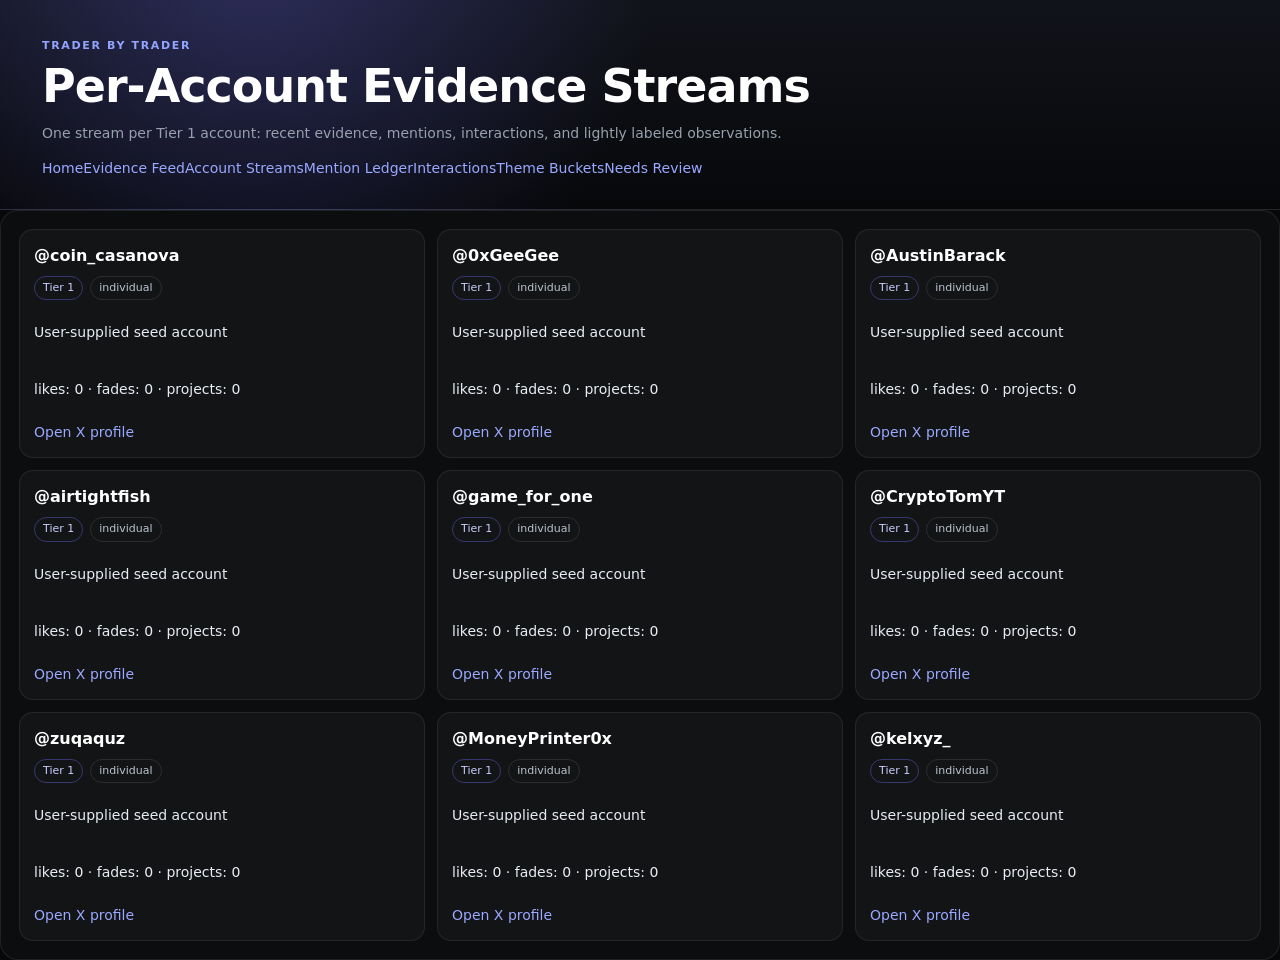
==== docs/accounts.html @ 5c97a8d6 "feat: add separate visibility pages" ====
<!doctype html>
<html lang="en">
<head>
  <meta charset="utf-8" />
  <meta name="viewport" content="width=device-width, initial-scale=1" />
  <title>Per-Account Evidence Streams</title>
  <link rel="stylesheet" href="style.css?v=20260614-pages-v1" />
</head>
<body data-view="accounts">
  <header>
    <p class="eyebrow">Trader by trader</p>
    <h1>Per-Account Evidence Streams</h1>
    <p>One stream per Tier 1 account: recent evidence, mentions, interactions, and lightly labeled observations.</p>
    <nav class="page-nav"><a class="nav-link " href="index.html">Home</a><a class="nav-link " href="evidence.html">Evidence Feed</a><a class="nav-link active" href="accounts.html">Account Streams</a><a class="nav-link " href="mentions.html">Mention Ledger</a><a class="nav-link " href="interactions.html">Interactions</a><a class="nav-link " href="themes.html">Theme Buckets</a><a class="nav-link " href="review.html">Needs Review</a></nav>
  </header>
  <main class="page-main">
    <section id="viewRoot" class="panel page-panel"><p class="empty">Loading…</p></section>
  </main>
  <script src="views.js?v=20260614-pages-v1"></script>
</body>
</html>
---- docs/style.css ----
*{box-sizing:border-box}body{margin:0;background:#07080a;color:#e8edf5;font:14px/1.5 Inter,ui-sans-serif,system-ui,-apple-system,Segoe UI,sans-serif}a{color:#9aa8ff;text-decoration:none}header{padding:38px 42px 30px;border-bottom:1px solid rgba(255,255,255,.08);background:radial-gradient(circle at 20% -20%,rgba(113,112,255,.28),transparent 38%),linear-gradient(180deg,#11131a,#07080a)}h1{font-size:46px;line-height:1;margin:0;color:#fff;font-weight:560;letter-spacing:-1px}h2{margin:0;color:#fff;font-size:22px}.eyebrow{margin:0 0 8px;color:#93a4ff;text-transform:uppercase;letter-spacing:.15em;font-size:11px;font-weight:650}header p:not(.eyebrow){color:#97a0ad;max-width:780px}.controls{display:flex;gap:12px;padding:18px 42px;position:sticky;top:0;z-index:4;background:rgba(7,8,10,.86);backdrop-filter:blur(16px);border-bottom:1px solid rgba(255,255,255,.07)}input,select{background:rgba(255,255,255,.035);color:#f5f7fb;border:1px solid rgba(255,255,255,.09);border-radius:10px;padding:11px 12px}input{min-width:320px;flex:1}.grid{display:grid;grid-template-columns:minmax(0,1.25fr) minmax(320px,.75fr);gap:18px;padding:22px 42px 46px}.panel{border:1px solid rgba(255,255,255,.08);border-radius:18px;background:rgba(255,255,255,.025);padding:18px;min-width:0}.wide{grid-row:span 2}.panel-head{display:flex;justify-content:space-between;gap:14px;align-items:flex-start;margin-bottom:16px}.panel-head span{color:#87909d;font-size:12px}.cards{display:grid;grid-template-columns:repeat(3,minmax(0,1fr));gap:12px}.card{border:1px solid rgba(255,255,255,.08);border-radius:14px;background:rgba(255,255,255,.03);padding:14px;display:grid;gap:8px}.card:hover{border-color:rgba(113,112,255,.4);background:rgba(113,112,255,.07)}.handle{font-weight:700;color:#fff;font-size:16px}.meta{display:flex;gap:7px;flex-wrap:wrap}.pill{border:1px solid rgba(255,255,255,.1);border-radius:999px;padding:3px 8px;color:#bcc5d1;font-size:11px}.tier1{border-color:rgba(113,112,255,.38);color:#c9ceff}.tier2{border-color:... [truncated]

.page-nav{display:flex;gap:8px;flex-wrap:wrap;margin-top:22px}.nav-link{border:1px solid rgba(255,255,255,.1);border-radius:999px;padding:8px 12px;color:#c8d0dc;background:rgba(255,255,255,.035)}.nav-link:hover,.nav-link.active{border-color:rgba(113,112,255,.45);background:rgba(113,112,255,.13);color:#fff}.page-main{padding:22px 42px 46px}.page-panel{max-width:1180px}.stack{display:grid;gap:12px}.item-block{border:1px solid rgba(255,255,255,.08);border-radius:14px;background:rgba(255,255,255,.028);padding:14px}.muted{color:#87909d}.two{grid-template-columns:repeat(2,minmax(0,1fr))}.tableish{display:grid;gap:10px}.row{display:grid;grid-template-columns:1fr 180px 130px;gap:10px;align-items:start;border:1px solid rgba(255,255,255,.08);border-radius:12px;padding:12px;background:rgba(255,255,255,.025)}.row p{grid-column:1/-1;margin:0;color:#aab3c0}@media(max-width:860px){.two{grid-template-columns:1fr}.row{grid-template-columns:1fr}.page-main{padding:16px}.page-nav{margin-top:16px}}
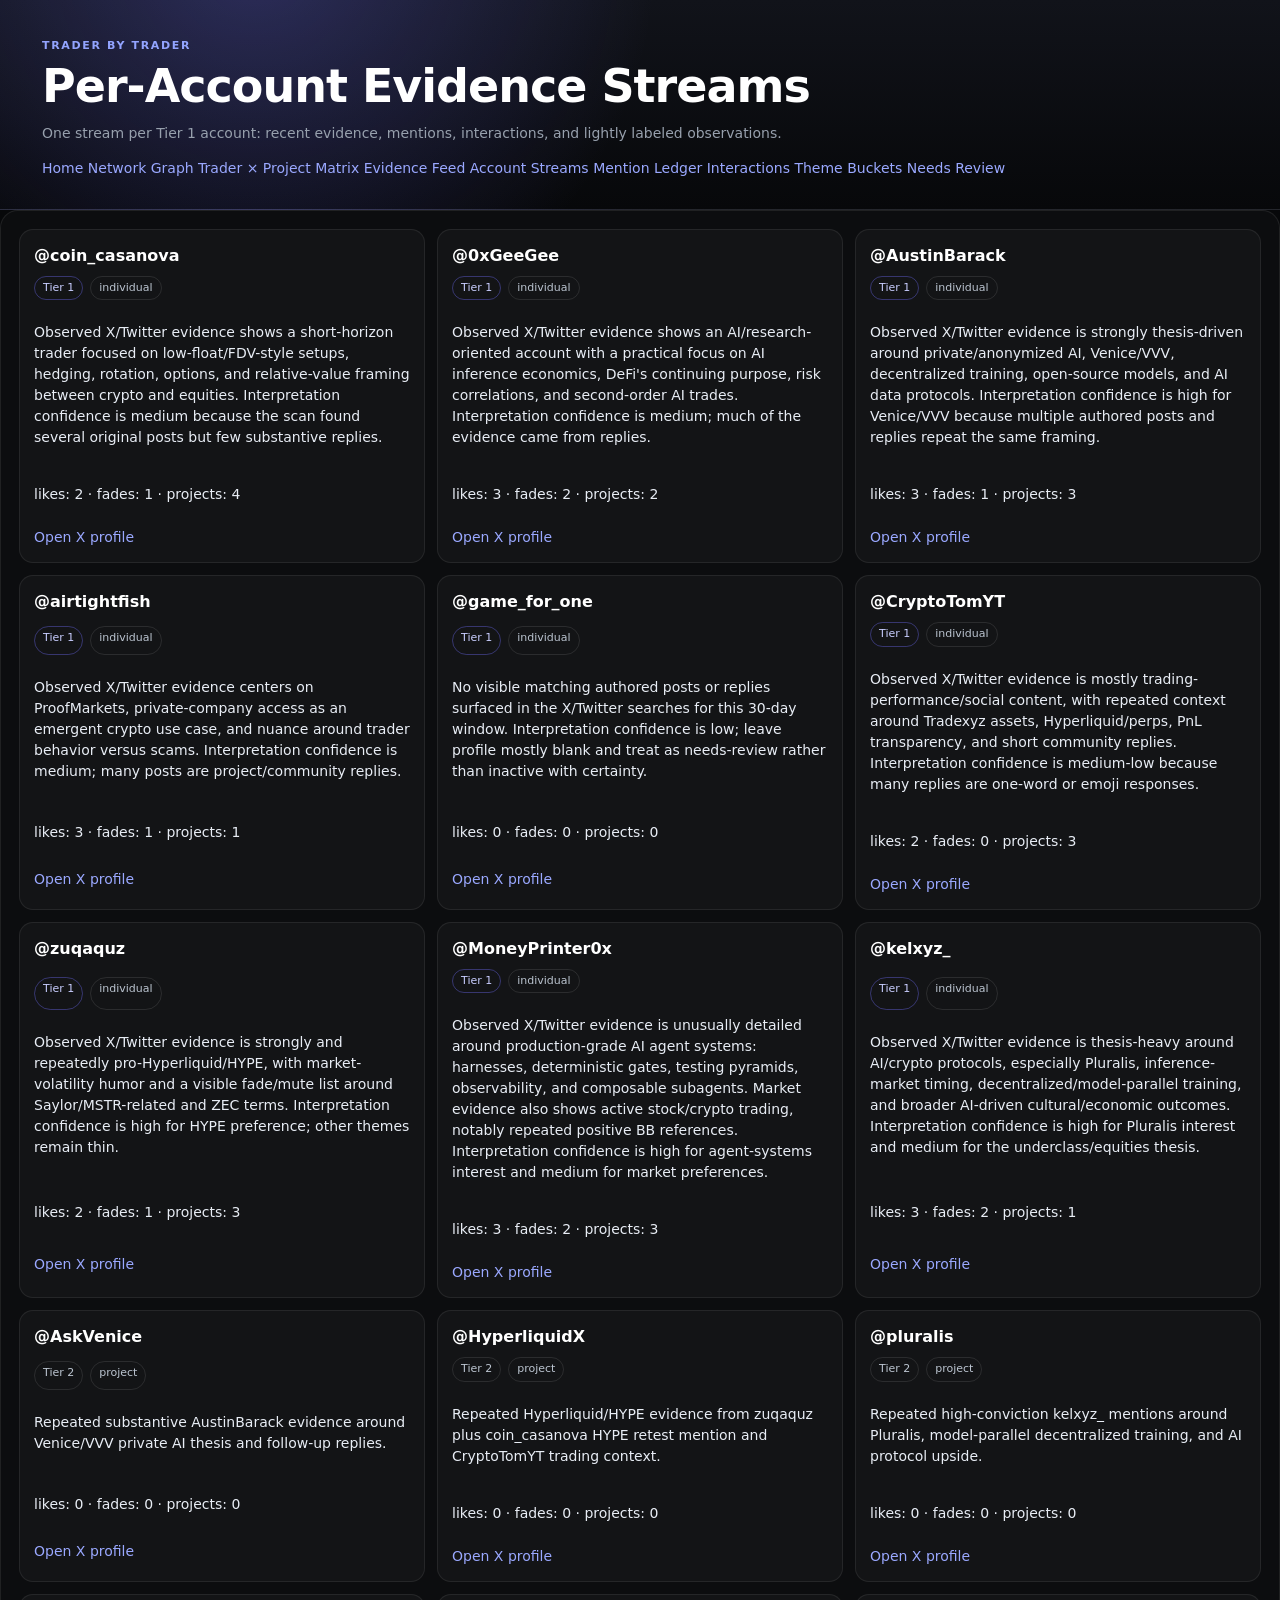
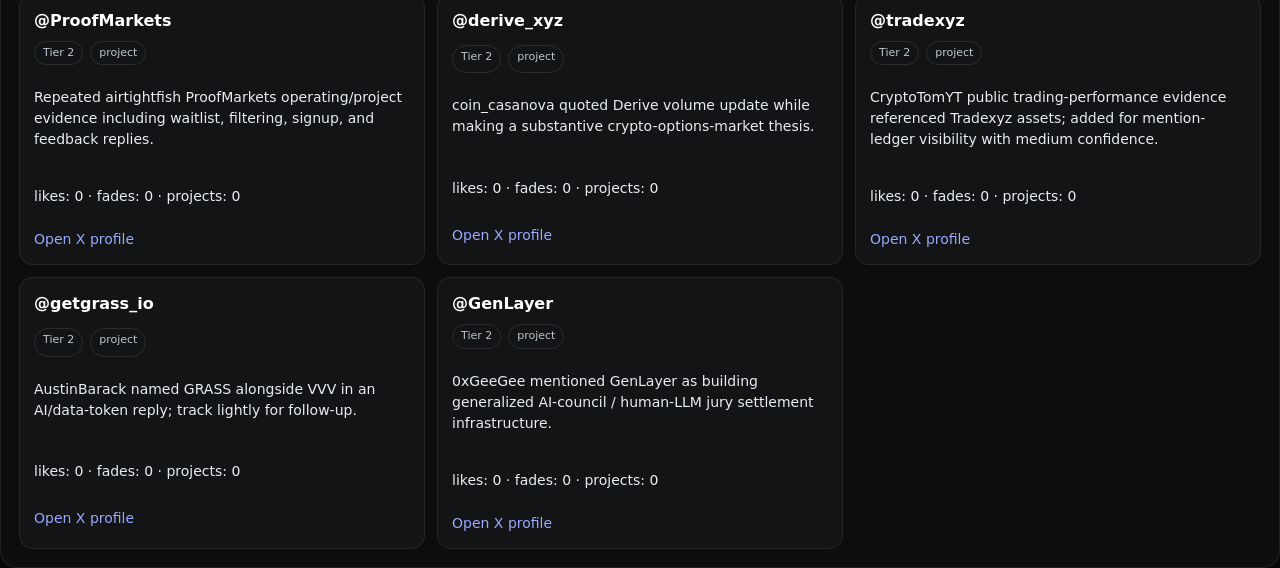
==== commit 9278865e: "feat: add graph-based social visualizations" ====
--- a/docs/accounts.html
+++ b/docs/accounts.html
@@ -4,14 +4,24 @@
   <meta charset="utf-8" />
   <meta name="viewport" content="width=device-width, initial-scale=1" />
   <title>Per-Account Evidence Streams</title>
-  <link rel="stylesheet" href="style.css?v=20260614-pages-v1" />
+  <link rel="stylesheet" href="style.css?v=20260614-graph-v1" />
 </head>
 <body data-view="accounts">
   <header>
     <p class="eyebrow">Trader by trader</p>
     <h1>Per-Account Evidence Streams</h1>
     <p>One stream per Tier 1 account: recent evidence, mentions, interactions, and lightly labeled observations.</p>
-    <nav class="page-nav"><a class="nav-link " href="index.html">Home</a><a class="nav-link " href="evidence.html">Evidence Feed</a><a class="nav-link active" href="accounts.html">Account Streams</a><a class="nav-link " href="mentions.html">Mention Ledger</a><a class="nav-link " href="interactions.html">Interactions</a><a class="nav-link " href="themes.html">Theme Buckets</a><a class="nav-link " href="review.html">Needs Review</a></nav>
+    <nav class="page-nav">
+  <a class="nav-link" href="index.html">Home</a>
+  <a class="nav-link" href="graph.html">Network Graph</a>
+  <a class="nav-link" href="matrix.html">Trader × Project Matrix</a>
+  <a class="nav-link" href="evidence.html">Evidence Feed</a>
+  <a class="nav-link" href="accounts.html" class="nav-link active">Account Streams</a>
+  <a class="nav-link" href="mentions.html">Mention Ledger</a>
+  <a class="nav-link" href="interactions.html">Interactions</a>
+  <a class="nav-link" href="themes.html">Theme Buckets</a>
+  <a class="nav-link" href="review.html">Needs Review</a>
+</nav>
   </header>
   <main class="page-main">
     <section id="viewRoot" class="panel page-panel"><p class="empty">Loading…</p></section>
--- a/docs/style.css
+++ b/docs/style.css
@@ -1,3 +1,7 @@
 *{box-sizing:border-box}body{margin:0;background:#07080a;color:#e8edf5;font:14px/1.5 Inter,ui-sans-serif,system-ui,-apple-system,Segoe UI,sans-serif}a{color:#9aa8ff;text-decoration:none}header{padding:38px 42px 30px;border-bottom:1px solid rgba(255,255,255,.08);background:radial-gradient(circle at 20% -20%,rgba(113,112,255,.28),transparent 38%),linear-gradient(180deg,#11131a,#07080a)}h1{font-size:46px;line-height:1;margin:0;color:#fff;font-weight:560;letter-spacing:-1px}h2{margin:0;color:#fff;font-size:22px}.eyebrow{margin:0 0 8px;color:#93a4ff;text-transform:uppercase;letter-spacing:.15em;font-size:11px;font-weight:650}header p:not(.eyebrow){color:#97a0ad;max-width:780px}.controls{display:flex;gap:12px;padding:18px 42px;position:sticky;top:0;z-index:4;background:rgba(7,8,10,.86);backdrop-filter:blur(16px);border-bottom:1px solid rgba(255,255,255,.07)}input,select{background:rgba(255,255,255,.035);color:#f5f7fb;border:1px solid rgba(255,255,255,.09);border-radius:10px;padding:11px 12px}input{min-width:320px;flex:1}.grid{display:grid;grid-template-columns:minmax(0,1.25fr) minmax(320px,.75fr);gap:18px;padding:22px 42px 46px}.panel{border:1px solid rgba(255,255,255,.08);border-radius:18px;background:rgba(255,255,255,.025);padding:18px;min-width:0}.wide{grid-row:span 2}.panel-head{display:flex;justify-content:space-between;gap:14px;align-items:flex-start;margin-bottom:16px}.panel-head span{color:#87909d;font-size:12px}.cards{display:grid;grid-template-columns:repeat(3,minmax(0,1fr));gap:12px}.card{border:1px solid rgba(255,255,255,.08);border-radius:14px;background:rgba(255,255,255,.03);padding:14px;display:grid;gap:8px}.card:hover{border-color:rgba(113,112,255,.4);background:rgba(113,112,255,.07)}.handle{font-weight:700;color:#fff;font-size:16px}.meta{display:flex;gap:7px;flex-wrap:wrap}.pill{border:1px solid rgba(255,255,255,.1);border-radius:999px;padding:3px 8px;color:#bcc5d1;font-size:11px}.tier1{border-color:rgba(113,112,255,.38);color:#c9ceff}.tier2{border-color:... [truncated]
 
 .page-nav{display:flex;gap:8px;flex-wrap:wrap;margin-top:22px}.nav-link{border:1px solid rgba(255,255,255,.1);border-radius:999px;padding:8px 12px;color:#c8d0dc;background:rgba(255,255,255,.035)}.nav-link:hover,.nav-link.active{border-color:rgba(113,112,255,.45);background:rgba(113,112,255,.13);color:#fff}.page-main{padding:22px 42px 46px}.page-panel{max-width:1180px}.stack{display:grid;gap:12px}.item-block{border:1px solid rgba(255,255,255,.08);border-radius:14px;background:rgba(255,255,255,.028);padding:14px}.muted{color:#87909d}.two{grid-template-columns:repeat(2,minmax(0,1fr))}.tableish{display:grid;gap:10px}.row{display:grid;grid-template-columns:1fr 180px 130px;gap:10px;align-items:start;border:1px solid rgba(255,255,255,.08);border-radius:12px;padding:12px;background:rgba(255,255,255,.025)}.row p{grid-column:1/-1;margin:0;color:#aab3c0}@media(max-width:860px){.two{grid-template-columns:1fr}.row{grid-template-columns:1fr}.page-main{padding:16px}.page-nav{margin-top:16px}}
+
+
+/* Advanced graph pages */
+.viz-shell{padding:22px 34px 46px}.viz-toolbar{display:flex;align-items:center;justify-content:space-between;gap:18px;margin-bottom:16px}.viz-toolbar h2{font-size:28px}.segmented{display:flex;gap:6px;flex-wrap:wrap}.segmented button{border:1px solid rgba(255,255,255,.1);background:rgba(255,255,255,.035);color:#cbd5e1;border-radius:999px;padding:9px 12px;cursor:pointer}.segmented button.active,.segmented button:hover{border-color:rgba(139,130,255,.55);background:rgba(139,130,255,.16);color:white}.viz-grid{display:grid;grid-template-columns:minmax(0,1fr) 390px;gap:16px}.viz-canvas,.matrix-wrap,.inspector{border:1px solid rgba(255,255,255,.09);background:radial-gradient(circle at 20% 0%,rgba(120,113,255,.11),transparent 34%),rgba(255,255,255,.025);border-radius:22px}.viz-canvas{min-height:680px;overflow:hidden}.viz-canvas svg{width:100%;height:680px;display:block}.edge{fill:none;stroke:rgba(130,145,175,.36);cursor:pointer}.edge-hi{stroke:rgba(132,113,255,.72);filter:url(#glow)}.node{cursor:pointer}.node circle{fill:#182033;stroke:rgba(255,255,255,.35);stroke-width:1.2}.node-project circle{fill:#182f2a;stroke:rgba(81,255,191,.75)}.node-individual circle{fill:#201d3d;stroke:rgba(154,168,255,.78)}.tier-1 circle{filter:url(#glow);stroke-width:2}.node text{fill:#f8fafc;font-size:12px;font-weight:650;paint-order:stroke;stroke:#07080a;stroke-width:4px}.inspector{padding:18px;max-height:760px;overflow:auto}.inspector h2{font-size:24px;margin-bottom:6px}.inspector h3{font-size:13px;color:#aeb8ff;text-transform:uppercase;letter-spacing:.12em;margin-top:22px}.mini-evidence{display:block;border:1px solid rgba(255,255,255,.08);border-radius:14px;padding:11px;margin:10px 0;background:rgba(255,255,255,.028);color:#dfe7f5}.mini-evidence span{display:block;color:#87909d;font-size:12px;margin-top:3px}.mini-evidence p{color:#aeb7c6;margin:6px 0 0}.matrix-layout{display:grid;grid-template-columns:minmax(0,1fr) 390px;gap:16px}.matrix-wrap{display:grid;grid-template-columns:170px repeat(var(--cols),minmax(92px,1fr));gap:1px;overflow:auto;padding:12px}.matrix-corner,.matrix-col,.matrix-row-label{position:sticky;background:#0b0d12;z-index:2}.matrix-corner{left:0;top:0;z-index:4;padding:12px;color:#87909d}.matrix-col{top:0;min-height:120px;display:flex;align-items:end;justify-content:center;padding:8px}.matrix-col span{writing-mode:vertical-rl;transform:rotate(180deg);font-size:12px;color:#cbd5e1}.matrix-row-label{left:0;padding:13px 10px;color:#fff;font-weight:700;border-top:1px solid rgba(255,255,255,.05);z-index:3}.matrix-cell{min-height:46px;border:1px solid rgba(255,255,255,.045);border-radius:8px;color:white;font-weight:800;cursor:pointer}.heat{display:inline-block;width:18px;height:18px;border-radius:5px;border:1px solid rgba(255,255,255,.08)}.h0{background:rgba(255,255,255,.025)}.h1{background:rgba(93,110,255,.25)}.h2{background:rgba(93,110,255,.52)}.h3{background:linear-gradient(135deg,rgba(128,113,255,.9),rgba(68,255,190,.72));box-shadow:0 0 20px rgba(113,112,255,.25)}.legend-row{display:flex;gap:7px;align-items:center;color:#94a3b8;flex-wrap:wrap}@media(max-width:1000px){.viz-grid,.matrix-layout{grid-template-columns:1fr}.viz-shell{padding:16px}.viz-toolbar{display:block}.inspector{max-height:none}.matrix-wrap{grid-template-columns:130px repeat(var(--cols),80px)}}
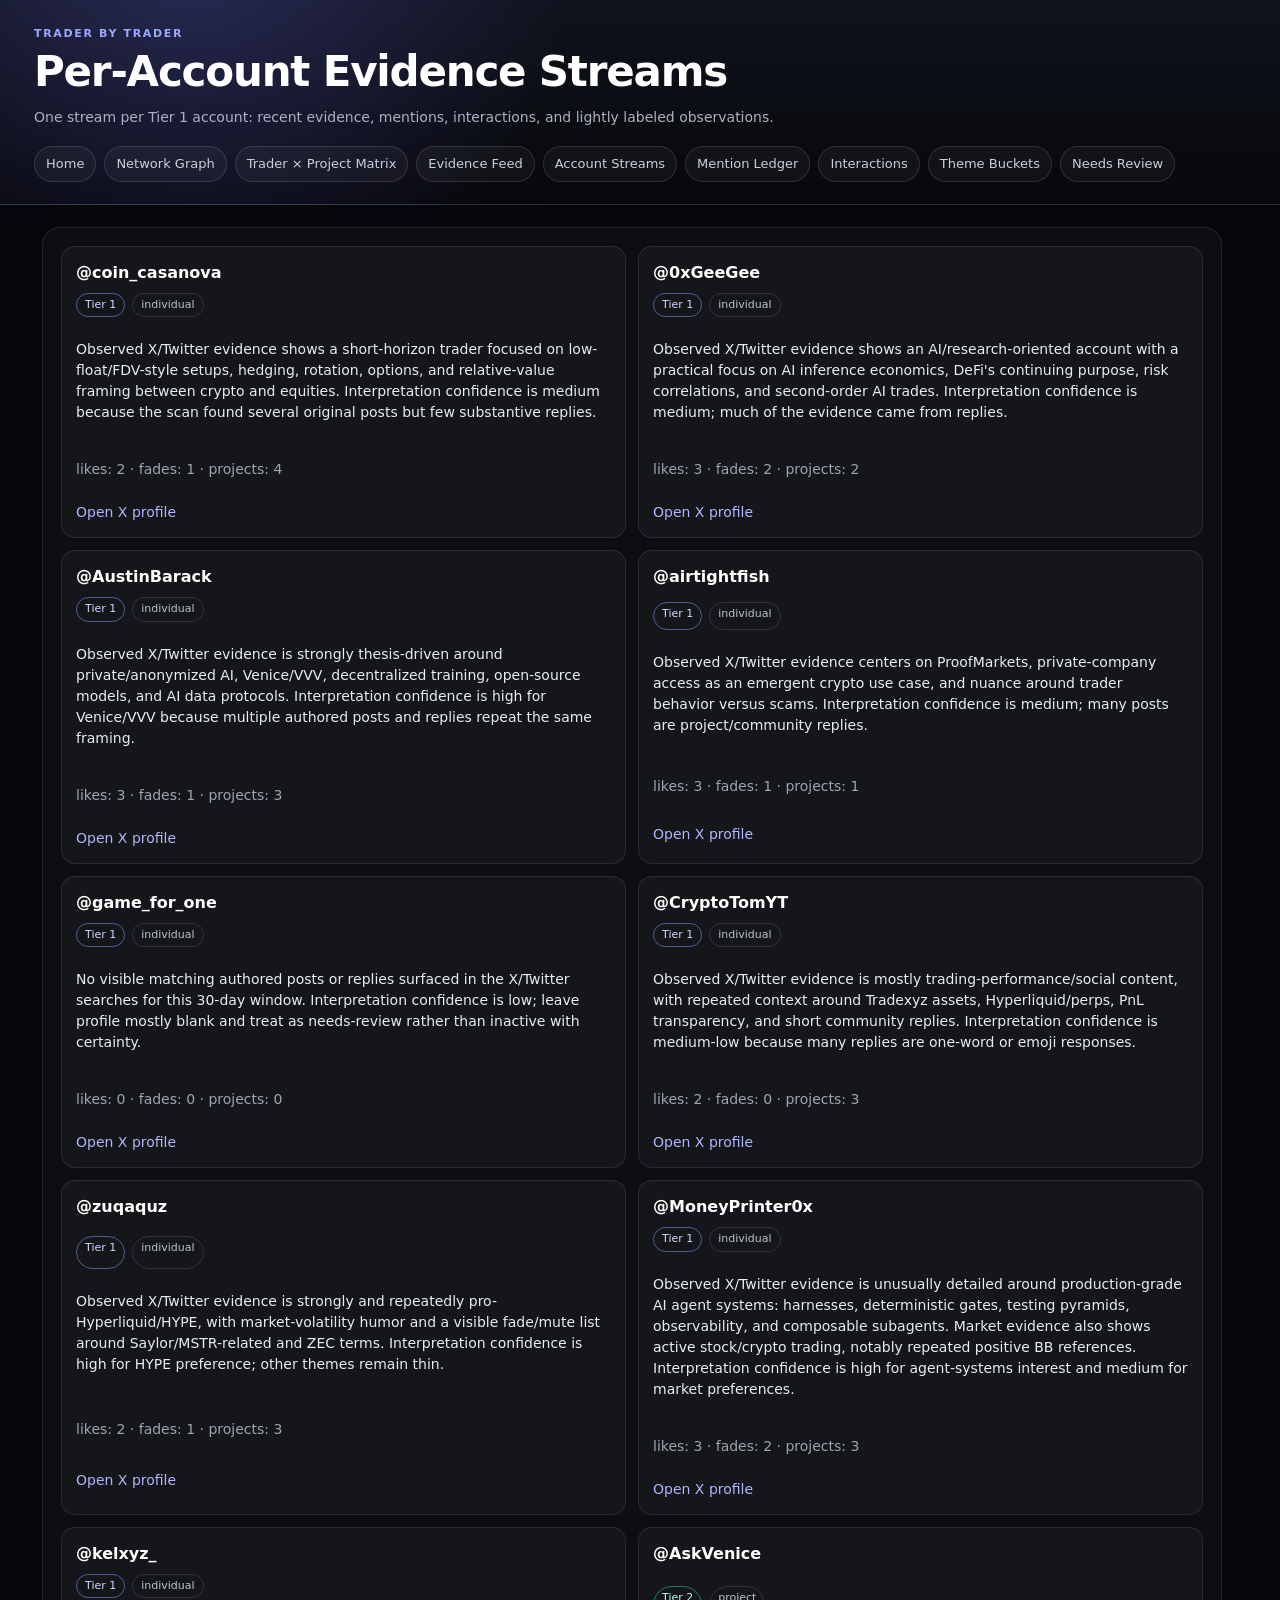
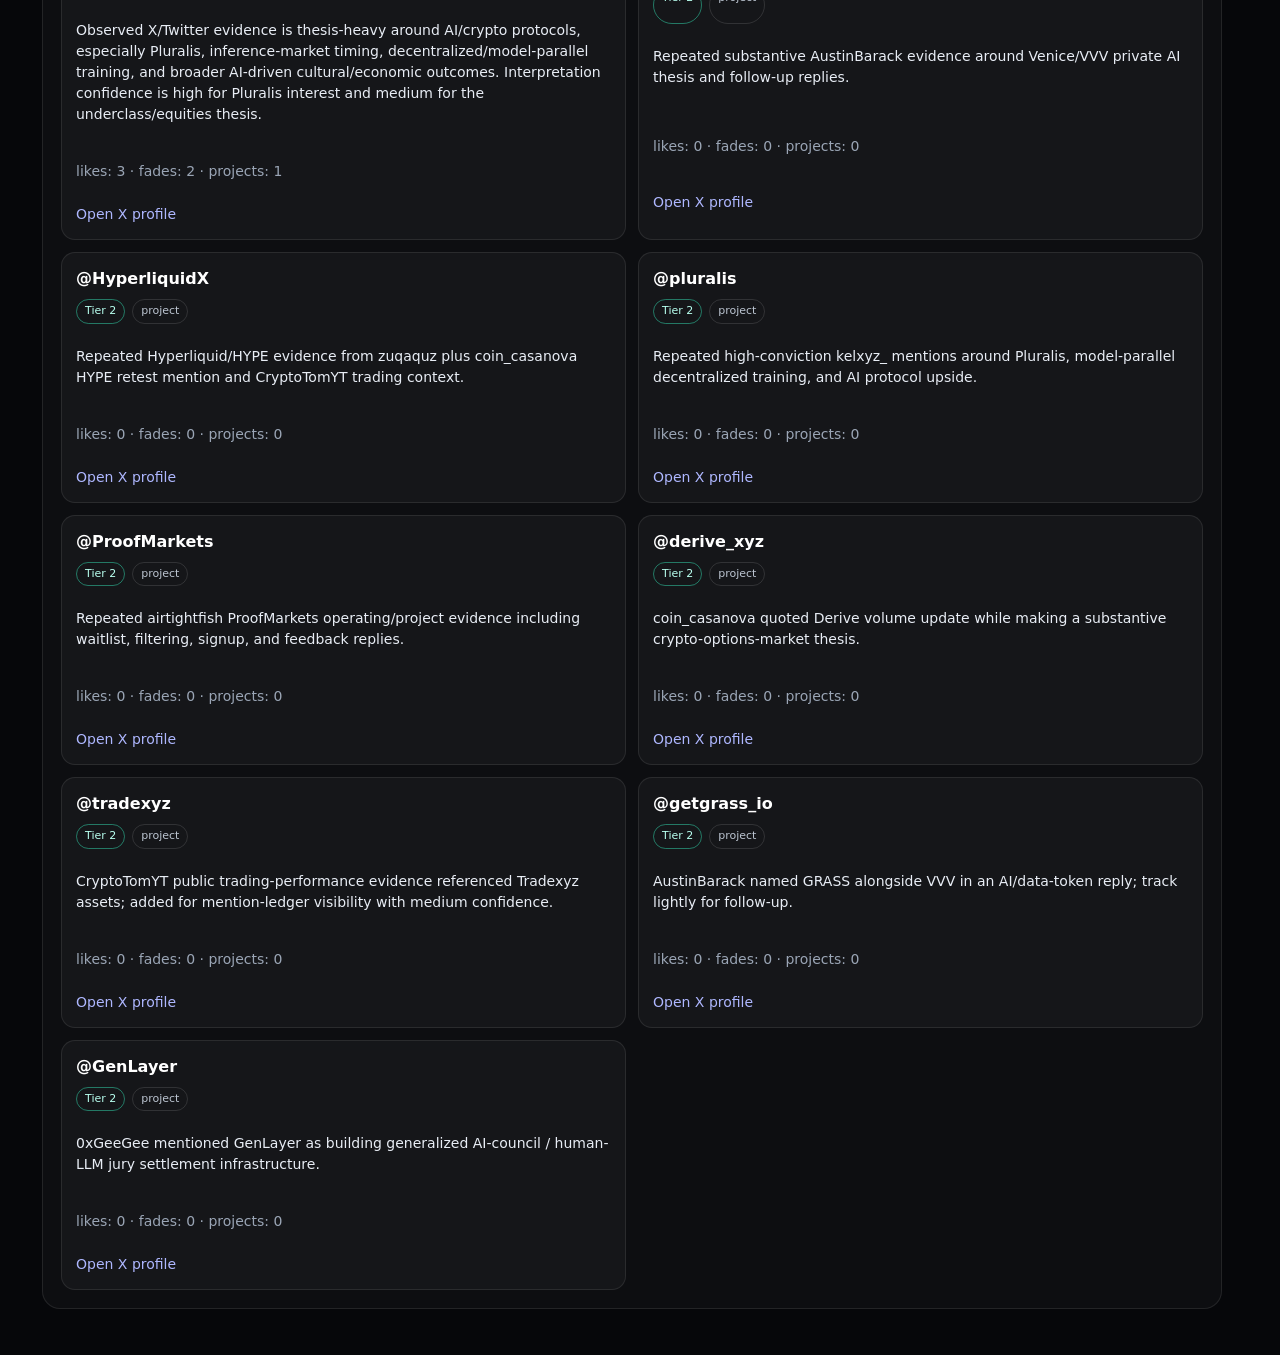
==== commit 76b4cce7: "fix: make graph visualization readable" ====
--- a/docs/accounts.html
+++ b/docs/accounts.html
@@ -4,7 +4,7 @@
   <meta charset="utf-8" />
   <meta name="viewport" content="width=device-width, initial-scale=1" />
   <title>Per-Account Evidence Streams</title>
-  <link rel="stylesheet" href="style.css?v=20260614-graph-v1" />
+  <link rel="stylesheet" href="style.css?v=20260614-graph-v3" />
 </head>
 <body data-view="accounts">
   <header>
--- a/docs/style.css
+++ b/docs/style.css
@@ -1,7 +1,6 @@
-*{box-sizing:border-box}body{margin:0;background:#07080a;color:#e8edf5;font:14px/1.5 Inter,ui-sans-serif,system-ui,-apple-system,Segoe UI,sans-serif}a{color:#9aa8ff;text-decoration:none}header{padding:38px 42px 30px;border-bottom:1px solid rgba(255,255,255,.08);background:radial-gradient(circle at 20% -20%,rgba(113,112,255,.28),transparent 38%),linear-gradient(180deg,#11131a,#07080a)}h1{font-size:46px;line-height:1;margin:0;color:#fff;font-weight:560;letter-spacing:-1px}h2{margin:0;color:#fff;font-size:22px}.eyebrow{margin:0 0 8px;color:#93a4ff;text-transform:uppercase;letter-spacing:.15em;font-size:11px;font-weight:650}header p:not(.eyebrow){color:#97a0ad;max-width:780px}.controls{display:flex;gap:12px;padding:18px 42px;position:sticky;top:0;z-index:4;background:rgba(7,8,10,.86);backdrop-filter:blur(16px);border-bottom:1px solid rgba(255,255,255,.07)}input,select{background:rgba(255,255,255,.035);color:#f5f7fb;border:1px solid rgba(255,255,255,.09);border-radius:10px;padding:11px 12px}input{min-width:320px;flex:1}.grid{display:grid;grid-template-columns:minmax(0,1.25fr) minmax(320px,.75fr);gap:18px;padding:22px 42px 46px}.panel{border:1px solid rgba(255,255,255,.08);border-radius:18px;background:rgba(255,255,255,.025);padding:18px;min-width:0}.wide{grid-row:span 2}.panel-head{display:flex;justify-content:space-between;gap:14px;align-items:flex-start;margin-bottom:16px}.panel-head span{color:#87909d;font-size:12px}.cards{display:grid;grid-template-columns:repeat(3,minmax(0,1fr));gap:12px}.card{border:1px solid rgba(255,255,255,.08);border-radius:14px;background:rgba(255,255,255,.03);padding:14px;display:grid;gap:8px}.card:hover{border-color:rgba(113,112,255,.4);background:rgba(113,112,255,.07)}.handle{font-weight:700;color:#fff;font-size:16px}.meta{display:flex;gap:7px;flex-wrap:wrap}.pill{border:1px solid rgba(255,255,255,.1);border-radius:999px;padding:3px 8px;color:#bcc5d1;font-size:11px}.tier1{border-color:rgba(113,112,255,.38);color:#c9ceff}.tier2{border-color:... [truncated]
-
-.page-nav{display:flex;gap:8px;flex-wrap:wrap;margin-top:22px}.nav-link{border:1px solid rgba(255,255,255,.1);border-radius:999px;padding:8px 12px;color:#c8d0dc;background:rgba(255,255,255,.035)}.nav-link:hover,.nav-link.active{border-color:rgba(113,112,255,.45);background:rgba(113,112,255,.13);color:#fff}.page-main{padding:22px 42px 46px}.page-panel{max-width:1180px}.stack{display:grid;gap:12px}.item-block{border:1px solid rgba(255,255,255,.08);border-radius:14px;background:rgba(255,255,255,.028);padding:14px}.muted{color:#87909d}.two{grid-template-columns:repeat(2,minmax(0,1fr))}.tableish{display:grid;gap:10px}.row{display:grid;grid-template-columns:1fr 180px 130px;gap:10px;align-items:start;border:1px solid rgba(255,255,255,.08);border-radius:12px;padding:12px;background:rgba(255,255,255,.025)}.row p{grid-column:1/-1;margin:0;color:#aab3c0}@media(max-width:860px){.two{grid-template-columns:1fr}.row{grid-template-columns:1fr}.page-main{padding:16px}.page-nav{margin-top:16px}}
-
-
+*{box-sizing:border-box}
+:root{--bg:#06070a;--panel:#0e1118;--panel2:#111623;--ink:#f4f7fb;--muted:#9aa5b5;--line:rgba(255,255,255,.11);--accent:#8b93ff;--cyan:#35f2c2;--amber:#ffd166;--pink:#ff6fb1}
+html,body{min-height:100%}body{margin:0;background:var(--bg);color:#e8edf5;font:14px/1.5 Inter,ui-sans-serif,system-ui,-apple-system,Segoe UI,sans-serif}a{color:#aeb7ff;text-decoration:none}a:hover{color:#fff}header{padding:26px 34px 22px;border-bottom:1px solid var(--line);background:radial-gradient(circle at 15% -20%,rgba(113,112,255,.24),transparent 34%),linear-gradient(180deg,#10131d,#07080b)}h1{font-size:42px;line-height:1.02;margin:0;color:#fff;font-weight:720;letter-spacing:-1.2px}h2{margin:0;color:#fff;font-size:22px}.eyebrow{margin:0 0 8px;color:#9ea7ff;text-transform:uppercase;letter-spacing:.15em;font-size:11px;font-weight:700}header p:not(.eyebrow){color:#aab3c0;max-width:900px}.page-nav{display:flex;gap:8px;flex-wrap:wrap;margin-top:18px}.nav-link{border:1px solid rgba(255,255,255,.12);border-radius:999px;padding:7px 11px;color:#c8d0dc;background:rgba(255,255,255,.04);font-size:13px}.nav-link:hover,.nav-link.active{border-color:rgba(139,147,255,.7);background:rgba(139,147,255,.18);color:#fff}
+.controls{display:flex;gap:12px;padding:18px 42px;position:sticky;top:0;z-index:4;background:rgba(7,8,10,.86);backdrop-filter:blur(16px);border-bottom:1px solid rgba(255,255,255,.07)}input,select{background:rgba(255,255,255,.04);color:#f5f7fb;border:1px solid rgba(255,255,255,.12);border-radius:10px;padding:11px 12px}input{min-width:320px;flex:1}.grid{display:grid;grid-template-columns:minmax(0,1.25fr) minmax(320px,.75fr);gap:18px;padding:22px 42px 46px}.panel{border:1px solid rgba(255,255,255,.09);border-radius:18px;background:rgba(255,255,255,.03);padding:18px;min-width:0}.wide{grid-row:span 2}.panel-head{display:flex;justify-content:space-between;gap:14px;align-items:flex-start;margin-bottom:16px}.panel-head span{color:#87909d;font-size:12px}.cards{display:grid;grid-template-columns:repeat(3,minmax(0,1fr));gap:12px}.card{border:1px solid rgba(255,255,255,.09);border-radius:14px;background:rgba(255,255,255,.035);padding:14px;display:grid;gap:8px}.card:hover{border-color:rgba(113,112,255,.45);background:rgba(113,112,255,.08)}.handle{font-weight:700;color:#fff;font-size:16px}.meta{display:flex;gap:7px;flex-wrap:wrap}.pill{border:1px solid rgba(255,255,255,.12);border-radius:999px;padding:3px 8px;color:#bcc5d1;font-size:11px}.tier1{border-color:rgba(139,147,255,.55);color:#d6d9ff}.tier2{border-color:rgba(53,242,194,.45);color:#b8ffef}.reason,.empty{color:#9aa5b5;margin:0}.list{display:grid;gap:10px}.item{display:block;border:1px solid rgba(255,255,255,.08);border-radius:12px;background:rgba(255,255,255,.025);padding:12px}.item strong{color:#fff}.item p{margin:4px 0 0;color:#9aa5b5}.page-main{padding:22px 42px 46px}.page-panel{max-width:1180px}.stack{display:grid;gap:12px}.item-block{border:1px solid rgba(255,255,255,.08);border-radius:14px;background:rgba(255,255,255,.028);padding:14px}.muted{color:#9aa5b5}.two{grid-template-columns:repeat(2,minmax(0,1fr))}.tableish{display:grid;gap:10px}.row{display:grid;grid-template-columns:1fr 180px 130px;gap:10px;align-items:start;border:1px solid rgba(255,255,255,.08);border-radius:12px;padding:12px;background:rgba(255,255,255,.025)}.row p{grid-column:1/-1;margin:0;color:#aab3c0}
 /* Advanced graph pages */
-.viz-shell{padding:22px 34px 46px}.viz-toolbar{display:flex;align-items:center;justify-content:space-between;gap:18px;margin-bottom:16px}.viz-toolbar h2{font-size:28px}.segmented{display:flex;gap:6px;flex-wrap:wrap}.segmented button{border:1px solid rgba(255,255,255,.1);background:rgba(255,255,255,.035);color:#cbd5e1;border-radius:999px;padding:9px 12px;cursor:pointer}.segmented button.active,.segmented button:hover{border-color:rgba(139,130,255,.55);background:rgba(139,130,255,.16);color:white}.viz-grid{display:grid;grid-template-columns:minmax(0,1fr) 390px;gap:16px}.viz-canvas,.matrix-wrap,.inspector{border:1px solid rgba(255,255,255,.09);background:radial-gradient(circle at 20% 0%,rgba(120,113,255,.11),transparent 34%),rgba(255,255,255,.025);border-radius:22px}.viz-canvas{min-height:680px;overflow:hidden}.viz-canvas svg{width:100%;height:680px;display:block}.edge{fill:none;stroke:rgba(130,145,175,.36);cursor:pointer}.edge-hi{stroke:rgba(132,113,255,.72);filter:url(#glow)}.node{cursor:pointer}.node circle{fill:#182033;stroke:rgba(255,255,255,.35);stroke-width:1.2}.node-project circle{fill:#182f2a;stroke:rgba(81,255,191,.75)}.node-individual circle{fill:#201d3d;stroke:rgba(154,168,255,.78)}.tier-1 circle{filter:url(#glow);stroke-width:2}.node text{fill:#f8fafc;font-size:12px;font-weight:650;paint-order:stroke;stroke:#07080a;stroke-width:4px}.inspector{padding:18px;max-height:760px;overflow:auto}.inspector h2{font-size:24px;margin-bottom:6px}.inspector h3{font-size:13px;color:#aeb8ff;text-transform:uppercase;letter-spacing:.12em;margin-top:22px}.mini-evidence{display:block;border:1px solid rgba(255,255,255,.08);border-radius:14px;padding:11px;margin:10px 0;background:rgba(255,255,255,.028);color:#dfe7f5}.mini-evidence span{display:block;color:#87909d;font-size:12px;margin-top:3px}.mini-evidence p{color:#aeb7c6;margin:6px 0 0}.matrix-layout{display:grid;grid-template-columns:minmax(0,1fr) 390px;gap:16px}.matrix-wrap{display:grid;grid-template-columns:170px repeat(var(--cols),minmax(92px,1fr));gap:1px;overflow:auto;padding:12px}.matrix-corner,.matrix-col,.matrix-row-label{position:sticky;background:#0b0d12;z-index:2}.matrix-corner{left:0;top:0;z-index:4;padding:12px;color:#87909d}.matrix-col{top:0;min-height:120px;display:flex;align-items:end;justify-content:center;padding:8px}.matrix-col span{writing-mode:vertical-rl;transform:rotate(180deg);font-size:12px;color:#cbd5e1}.matrix-row-label{left:0;padding:13px 10px;color:#fff;font-weight:700;border-top:1px solid rgba(255,255,255,.05);z-index:3}.matrix-cell{min-height:46px;border:1px solid rgba(255,255,255,.045);border-radius:8px;color:white;font-weight:800;cursor:pointer}.heat{display:inline-block;width:18px;height:18px;border-radius:5px;border:1px solid rgba(255,255,255,.08)}.h0{background:rgba(255,255,255,.025)}.h1{background:rgba(93,110,255,.25)}.h2{background:rgba(93,110,255,.52)}.h3{background:linear-gradient(135deg,rgba(128,113,255,.9),rgba(68,255,190,.72));box-shadow:0 0 20px rgba(113,112,255,.25)}.legend-row{display:flex;gap:7px;align-items:center;color:#94a3b8;flex-wrap:wrap}@media(max-width:1000px){.viz-grid,.matrix-layout{grid-template-columns:1fr}.viz-shell{padding:16px}.viz-toolbar{display:block}.inspector{max-height:none}.matrix-wrap{grid-template-columns:130px repeat(var(--cols),80px)}}
+.viz-shell{padding:16px 24px 34px}.viz-toolbar{display:flex;align-items:center;justify-content:space-between;gap:18px;margin-bottom:12px}.viz-toolbar h2{font-size:30px;letter-spacing:-.6px}.viz-toolbar p{font-size:15px;margin:5px 0 0;color:#b4bdca}.segmented{display:flex;gap:8px;flex-wrap:wrap}.segmented button{border:1px solid rgba(255,255,255,.16);background:#141a28;color:#eef2ff;border-radius:999px;padding:10px 14px;cursor:pointer;font-weight:800}.segmented button.active,.segmented button:hover{border-color:rgba(139,147,255,.85);background:#27305d;color:white;box-shadow:0 0 0 3px rgba(139,147,255,.14)}.viz-grid{display:grid;grid-template-columns:minmax(720px,1fr) 440px;gap:16px;align-items:stretch}.viz-canvas,.matrix-wrap,.inspector{border:1px solid rgba(255,255,255,.13);background:linear-gradient(180deg,rgba(17,22,34,.96),rgba(9,12,18,.96));border-radius:22px;box-shadow:0 18px 60px rgba(0,0,0,.38)}.viz-canvas{height:calc(100vh - 250px);min-height:720px;overflow:hidden;position:relative}.viz-canvas:before{content:'Tier 1 traders';position:absolute;left:22px;top:18px;color:#aeb7ff;font-size:12px;text-transform:uppercase;letter-spacing:.16em;font-weight:800}.viz-canvas:after{content:'Projects / secondary accounts';position:absolute;right:22px;top:18px;color:#8fffe5;font-size:12px;text-transform:uppercase;letter-spacing:.16em;font-weight:800}.viz-canvas svg{width:100%;height:100%;display:block}.edge{fill:none;stroke:rgba(160,176,255,.52);cursor:pointer;stroke-linecap:round}.edge-hi{stroke:rgba(64,255,205,.86);filter:url(#glow)}.node{cursor:pointer}.node circle{stroke-width:2.4}.node-project circle{fill:#063c35;stroke:#35f2c2}.node-individual circle{fill:#1a2250;stroke:#aeb7ff}.tier-1 circle{fill:#25205b;stroke:#f7d2ff;filter:url(#glow)}.node text{fill:#ffffff;font-size:14px;font-weight:850;letter-spacing:-.15px;paint-order:stroke;stroke:#05070b;stroke-width:6px;stroke-linejoin:round}.node-project text{fill:#c9fff4}.tier-1 text{fill:#f5f0ff}.inspector{padding:18px;max-height:calc(100vh - 250px);min-height:720px;overflow:auto}.inspector h2{font-size:26px;margin-bottom:6px}.inspector h3{font-size:13px;color:#aeb8ff;text-transform:uppercase;letter-spacing:.12em;margin-top:22px}.mini-evidence{display:block;border:1px solid rgba(255,255,255,.1);border-radius:14px;padding:12px;margin:10px 0;background:rgba(255,255,255,.04);color:#eef4ff}.mini-evidence:hover{background:rgba(139,147,255,.1);border-color:rgba(139,147,255,.42)}.mini-evidence span{display:block;color:#9aa5b5;font-size:12px;margin-top:3px}.mini-evidence p{color:#c1cad8;margin:6px 0 0}.matrix-layout{display:grid;grid-template-columns:minmax(0,1fr) 420px;gap:16px}.matrix-wrap{display:grid;grid-template-columns:170px repeat(var(--cols),minmax(92px,1fr));gap:1px;overflow:auto;padding:12px}.matrix-corner,.matrix-col,.matrix-row-label{position:sticky;background:#0b0f18;z-index:2}.matrix-corner{left:0;top:0;z-index:4;padding:12px;color:#9aa5b5}.matrix-col{top:0;min-height:120px;display:flex;align-items:end;justify-content:center;padding:8px}.matrix-col span{writing-mode:vertical-rl;transform:rotate(180deg);font-size:12px;color:#e8edf5;font-weight:800}.matrix-row-label{left:0;padding:13px 10px;color:#fff;font-weight:800;border-top:1px solid rgba(255,255,255,.06);z-index:3}.matrix-cell{min-height:48px;border:1px solid rgba(255,255,255,.06);border-radius:8px;color:white;font-weight:900;cursor:pointer}.heat{display:inline-block;width:18px;height:18px;border-radius:5px;border:1px solid rgba(255,255,255,.1)}.h0{background:rgba(255,255,255,.035)}.h1{background:rgba(93,110,255,.35)}.h2{background:rgba(93,110,255,.65)}.h3{background:linear-gradient(135deg,rgba(139,147,255,.96),rgba(53,242,194,.82));box-shadow:0 0 20px rgba(113,112,255,.25)}.legend-row{display:flex;gap:7px;align-items:center;color:#b4bdca;flex-wrap:wrap}@media(max-width:1100px){.viz-grid,.matrix-layout{grid-template-columns:1fr}.viz-shell{padding:14px}.viz-canvas{height:720px}.inspector{min-height:0;max-height:none}.matrix-wrap{grid-template-columns:130px repeat(var(--cols),80px)}}@media(max-width:860px){header{padding:20px 16px}h1{font-size:32px}.two{grid-template-columns:1fr}.row{grid-template-columns:1fr}.page-main,.grid{padding:16px}.cards{grid-template-columns:1fr}.page-nav{margin-top:16px}.viz-toolbar{display:block}.viz-canvas{min-height:620px;height:620px}}
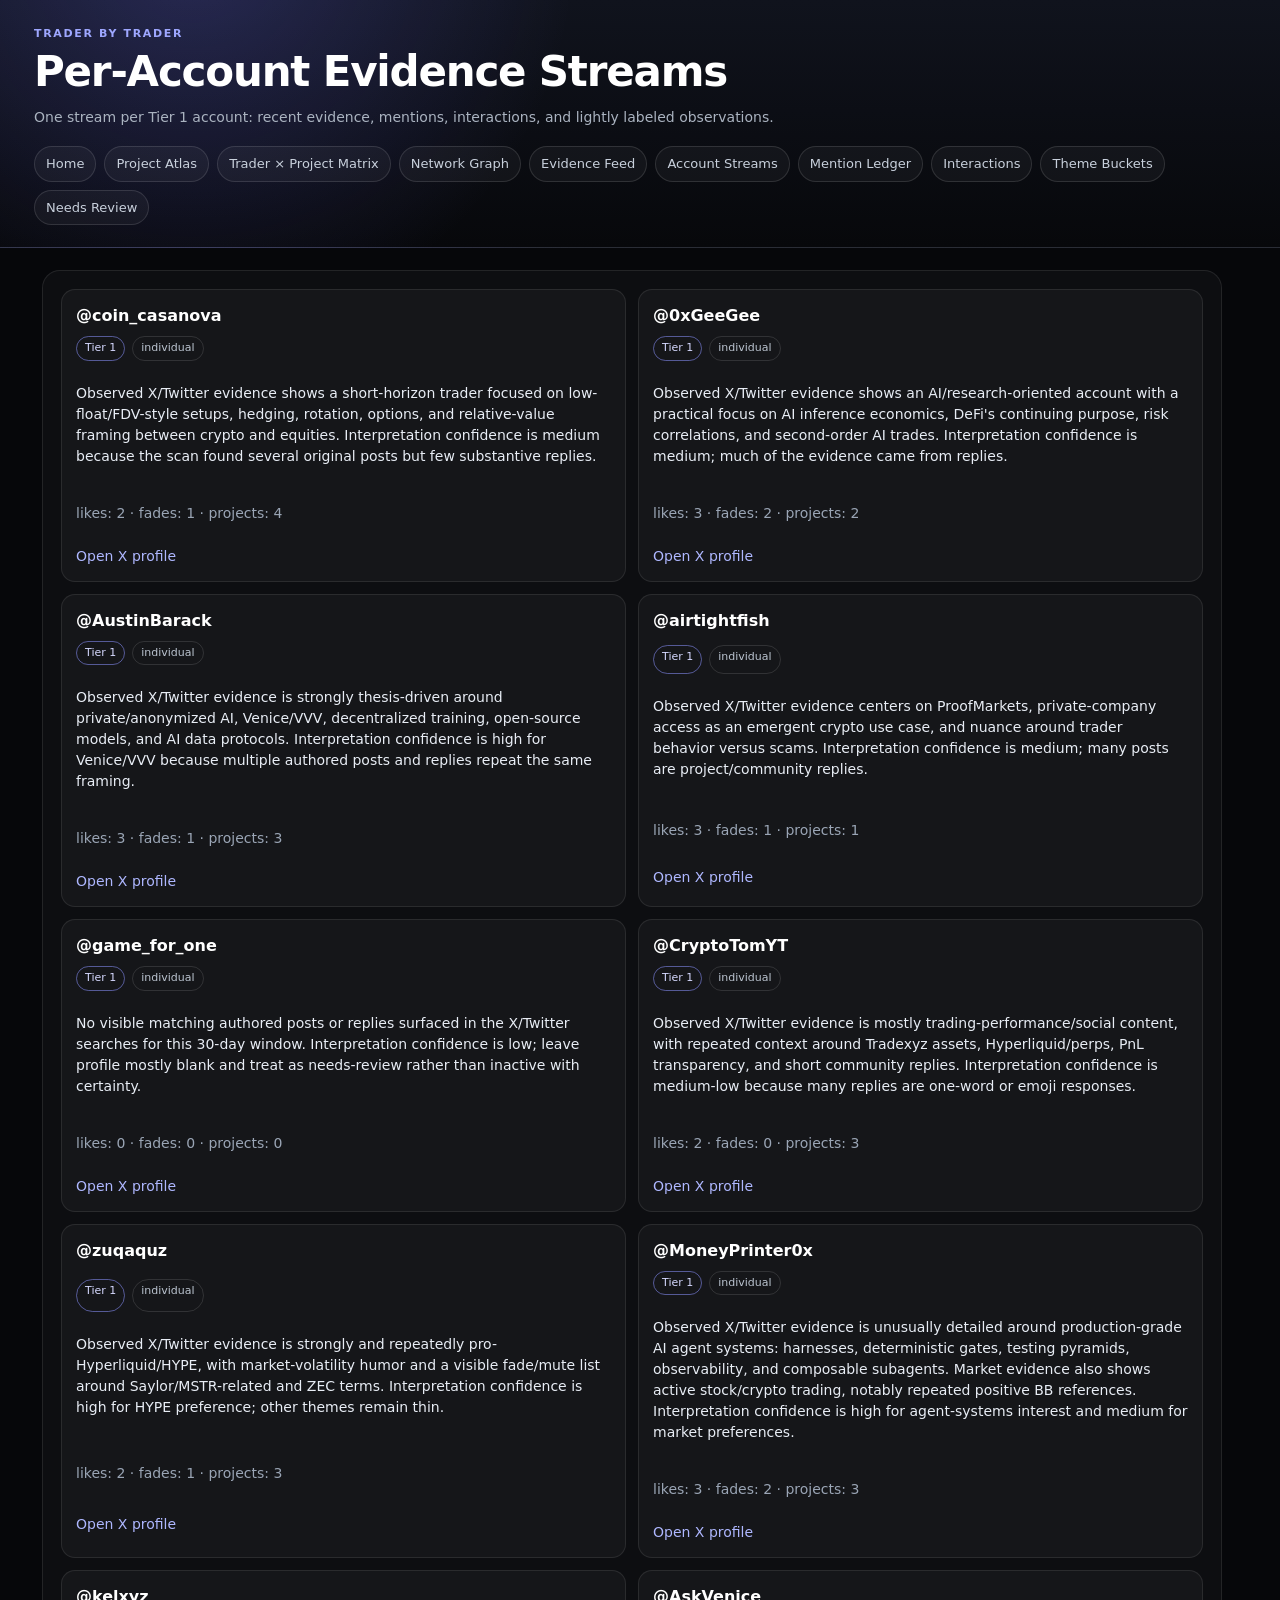
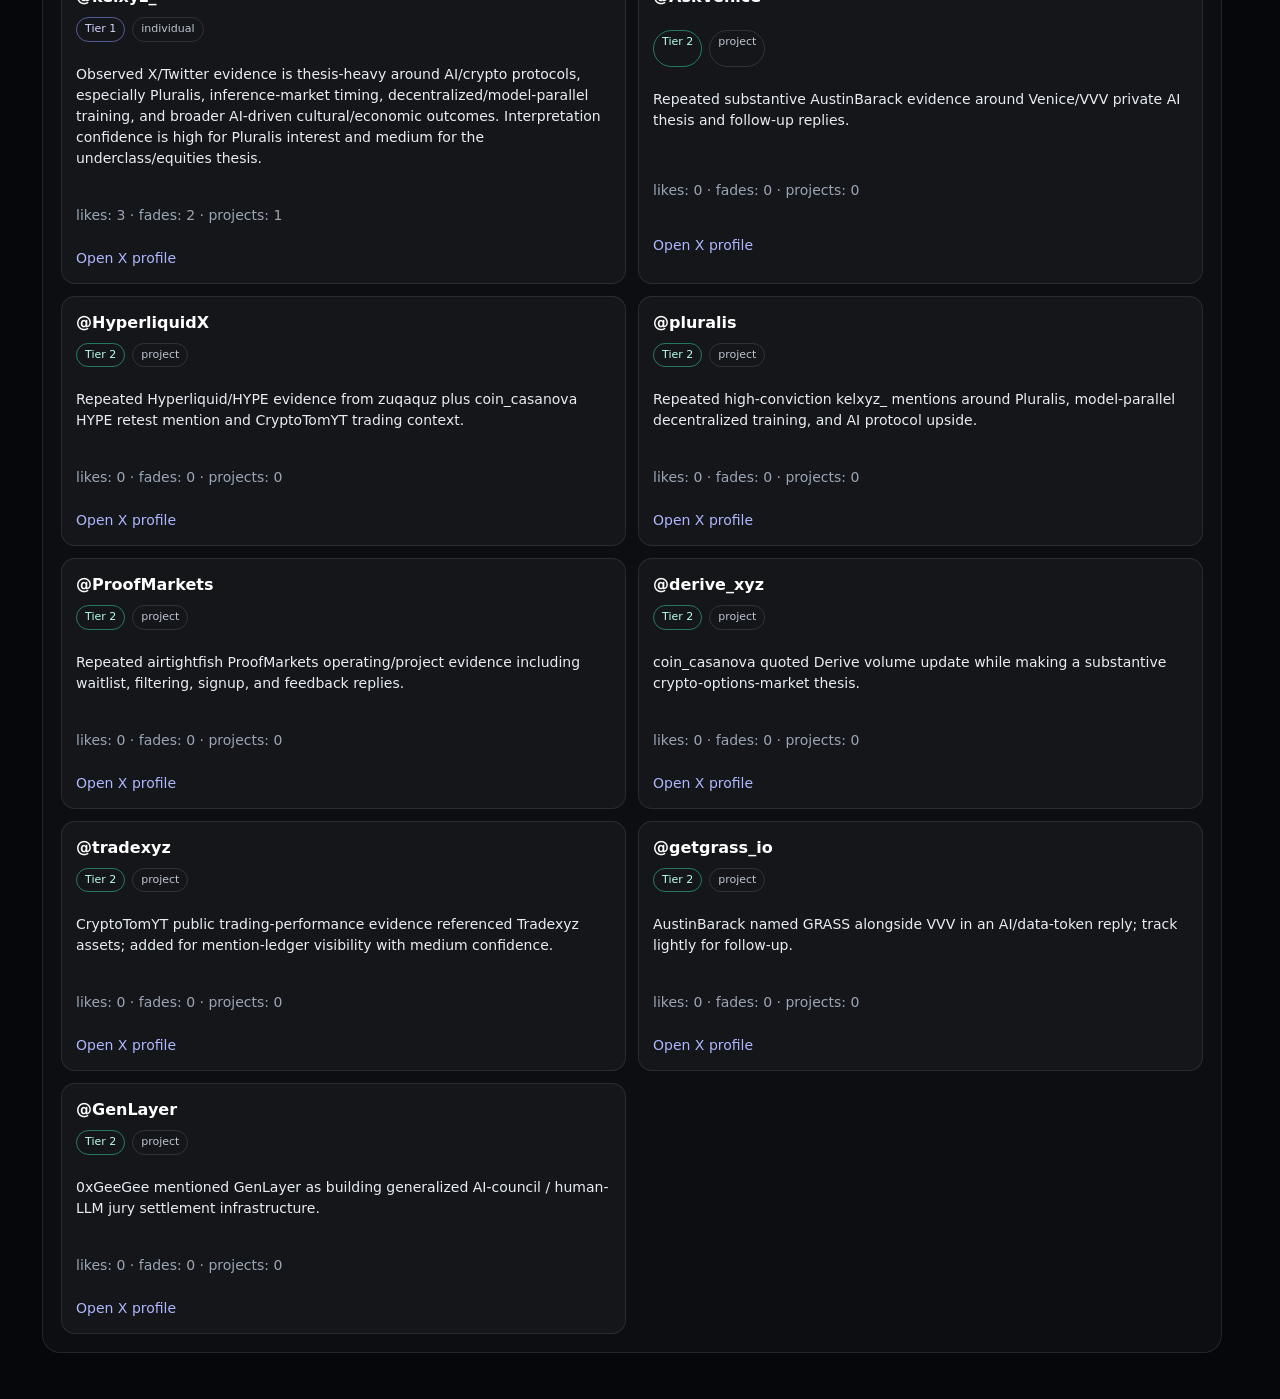
==== commit 8cd95419: "feat: add project-first atlas and broaden project matrix" ====
--- a/docs/accounts.html
+++ b/docs/accounts.html
@@ -4,7 +4,7 @@
   <meta charset="utf-8" />
   <meta name="viewport" content="width=device-width, initial-scale=1" />
   <title>Per-Account Evidence Streams</title>
-  <link rel="stylesheet" href="style.css?v=20260614-graph-v3" />
+  <link rel="stylesheet" href="style.css?v=20260614-project-atlas-v1" />
 </head>
 <body data-view="accounts">
   <header>
@@ -13,8 +13,9 @@
     <p>One stream per Tier 1 account: recent evidence, mentions, interactions, and lightly labeled observations.</p>
     <nav class="page-nav">
   <a class="nav-link" href="index.html">Home</a>
+  <a class="nav-link" href="projects.html">Project Atlas</a>
+  <a class="nav-link" href="matrix.html">Trader × Project Matrix</a>
   <a class="nav-link" href="graph.html">Network Graph</a>
-  <a class="nav-link" href="matrix.html">Trader × Project Matrix</a>
   <a class="nav-link" href="evidence.html">Evidence Feed</a>
   <a class="nav-link" href="accounts.html" class="nav-link active">Account Streams</a>
   <a class="nav-link" href="mentions.html">Mention Ledger</a>
--- a/docs/style.css
+++ b/docs/style.css
@@ -4,3 +4,6 @@
 .controls{display:flex;gap:12px;padding:18px 42px;position:sticky;top:0;z-index:4;background:rgba(7,8,10,.86);backdrop-filter:blur(16px);border-bottom:1px solid rgba(255,255,255,.07)}input,select{background:rgba(255,255,255,.04);color:#f5f7fb;border:1px solid rgba(255,255,255,.12);border-radius:10px;padding:11px 12px}input{min-width:320px;flex:1}.grid{display:grid;grid-template-columns:minmax(0,1.25fr) minmax(320px,.75fr);gap:18px;padding:22px 42px 46px}.panel{border:1px solid rgba(255,255,255,.09);border-radius:18px;background:rgba(255,255,255,.03);padding:18px;min-width:0}.wide{grid-row:span 2}.panel-head{display:flex;justify-content:space-between;gap:14px;align-items:flex-start;margin-bottom:16px}.panel-head span{color:#87909d;font-size:12px}.cards{display:grid;grid-template-columns:repeat(3,minmax(0,1fr));gap:12px}.card{border:1px solid rgba(255,255,255,.09);border-radius:14px;background:rgba(255,255,255,.035);padding:14px;display:grid;gap:8px}.card:hover{border-color:rgba(113,112,255,.45);background:rgba(113,112,255,.08)}.handle{font-weight:700;color:#fff;font-size:16px}.meta{display:flex;gap:7px;flex-wrap:wrap}.pill{border:1px solid rgba(255,255,255,.12);border-radius:999px;padding:3px 8px;color:#bcc5d1;font-size:11px}.tier1{border-color:rgba(139,147,255,.55);color:#d6d9ff}.tier2{border-color:rgba(53,242,194,.45);color:#b8ffef}.reason,.empty{color:#9aa5b5;margin:0}.list{display:grid;gap:10px}.item{display:block;border:1px solid rgba(255,255,255,.08);border-radius:12px;background:rgba(255,255,255,.025);padding:12px}.item strong{color:#fff}.item p{margin:4px 0 0;color:#9aa5b5}.page-main{padding:22px 42px 46px}.page-panel{max-width:1180px}.stack{display:grid;gap:12px}.item-block{border:1px solid rgba(255,255,255,.08);border-radius:14px;background:rgba(255,255,255,.028);padding:14px}.muted{color:#9aa5b5}.two{grid-template-columns:repeat(2,minmax(0,1fr))}.tableish{display:grid;gap:10px}.row{display:grid;grid-template-columns:1fr 180px 130px;gap:10px;align-items:start;border:1px solid rgba(255,255,255,.08);border-radius:12px;padding:12px;background:rgba(255,255,255,.025)}.row p{grid-column:1/-1;margin:0;color:#aab3c0}
 /* Advanced graph pages */
 .viz-shell{padding:16px 24px 34px}.viz-toolbar{display:flex;align-items:center;justify-content:space-between;gap:18px;margin-bottom:12px}.viz-toolbar h2{font-size:30px;letter-spacing:-.6px}.viz-toolbar p{font-size:15px;margin:5px 0 0;color:#b4bdca}.segmented{display:flex;gap:8px;flex-wrap:wrap}.segmented button{border:1px solid rgba(255,255,255,.16);background:#141a28;color:#eef2ff;border-radius:999px;padding:10px 14px;cursor:pointer;font-weight:800}.segmented button.active,.segmented button:hover{border-color:rgba(139,147,255,.85);background:#27305d;color:white;box-shadow:0 0 0 3px rgba(139,147,255,.14)}.viz-grid{display:grid;grid-template-columns:minmax(720px,1fr) 440px;gap:16px;align-items:stretch}.viz-canvas,.matrix-wrap,.inspector{border:1px solid rgba(255,255,255,.13);background:linear-gradient(180deg,rgba(17,22,34,.96),rgba(9,12,18,.96));border-radius:22px;box-shadow:0 18px 60px rgba(0,0,0,.38)}.viz-canvas{height:calc(100vh - 250px);min-height:720px;overflow:hidden;position:relative}.viz-canvas:before{content:'Tier 1 traders';position:absolute;left:22px;top:18px;color:#aeb7ff;font-size:12px;text-transform:uppercase;letter-spacing:.16em;font-weight:800}.viz-canvas:after{content:'Projects / secondary accounts';position:absolute;right:22px;top:18px;color:#8fffe5;font-size:12px;text-transform:uppercase;letter-spacing:.16em;font-weight:800}.viz-canvas svg{width:100%;height:100%;display:block}.edge{fill:none;stroke:rgba(160,176,255,.52);cursor:pointer;stroke-linecap:round}.edge-hi{stroke:rgba(64,255,205,.86);filter:url(#glow)}.node{cursor:pointer}.node circle{stroke-width:2.4}.node-project circle{fill:#063c35;stroke:#35f2c2}.node-individual circle{fill:#1a2250;stroke:#aeb7ff}.tier-1 circle{fill:#25205b;stroke:#f7d2ff;filter:url(#glow)}.node text{fill:#ffffff;font-size:14px;font-weight:850;letter-spacing:-.15px;paint-order:stroke;stroke:#05070b;stroke-width:6px;stroke-linejoin:round}.node-project text{fill:#c9fff4}.tier-1 text{fill:#f5f0ff}.inspector{padding:18px;max-height:calc(100vh - 250px);min-height:720px;overflow:auto}.inspector h2{font-size:26px;margin-bottom:6px}.inspector h3{font-size:13px;color:#aeb8ff;text-transform:uppercase;letter-spacing:.12em;margin-top:22px}.mini-evidence{display:block;border:1px solid rgba(255,255,255,.1);border-radius:14px;padding:12px;margin:10px 0;background:rgba(255,255,255,.04);color:#eef4ff}.mini-evidence:hover{background:rgba(139,147,255,.1);border-color:rgba(139,147,255,.42)}.mini-evidence span{display:block;color:#9aa5b5;font-size:12px;margin-top:3px}.mini-evidence p{color:#c1cad8;margin:6px 0 0}.matrix-layout{display:grid;grid-template-columns:minmax(0,1fr) 420px;gap:16px}.matrix-wrap{display:grid;grid-template-columns:170px repeat(var(--cols),minmax(92px,1fr));gap:1px;overflow:auto;padding:12px}.matrix-corner,.matrix-col,.matrix-row-label{position:sticky;background:#0b0f18;z-index:2}.matrix-corner{left:0;top:0;z-index:4;padding:12px;color:#9aa5b5}.matrix-col{top:0;min-height:120px;display:flex;align-items:end;justify-content:center;padding:8px}.matrix-col span{writing-mode:vertical-rl;transform:rotate(180deg);font-size:12px;color:#e8edf5;font-weight:800}.matrix-row-label{left:0;padding:13px 10px;color:#fff;font-weight:800;border-top:1px solid rgba(255,255,255,.06);z-index:3}.matrix-cell{min-height:48px;border:1px solid rgba(255,255,255,.06);border-radius:8px;color:white;font-weight:900;cursor:pointer}.heat{display:inline-block;width:18px;height:18px;border-radius:5px;border:1px solid rgba(255,255,255,.1)}.h0{background:rgba(255,255,255,.035)}.h1{background:rgba(93,110,255,.35)}.h2{background:rgba(93,110,255,.65)}.h3{background:linear-gradient(135deg,rgba(139,147,255,.96),rgba(53,242,194,.82));box-shadow:0 0 20px rgba(113,112,255,.25)}.legend-row{display:flex;gap:7px;align-items:center;color:#b4bdca;flex-wrap:wrap}@media(max-width:1100px){.viz-grid,.matrix-layout{grid-template-columns:1fr}.viz-shell{padding:14px}.viz-canvas{height:720px}.inspector{min-height:0;max-height:none}.matrix-wrap{grid-template-columns:130px repeat(var(--cols),80px)}}@media(max-width:860px){header{padding:20px 16px}h1{font-size:32px}.two{grid-template-columns:1fr}.row{grid-template-columns:1fr}.page-main,.grid{padding:16px}.cards{grid-template-columns:1fr}.page-nav{margin-top:16px}.viz-toolbar{display:block}.viz-canvas{min-height:620px;height:620px}}
+
+/* Project atlas */
+.atlas-shell{padding:18px 24px 40px}.atlas-toolbar{display:flex;justify-content:space-between;gap:18px;align-items:end;margin-bottom:14px}.atlas-toolbar h2{font-size:30px}.atlas-controls{display:flex;gap:10px;min-width:420px}.atlas-controls input{min-width:260px}.atlas-stats{display:grid;grid-template-columns:repeat(4,minmax(0,1fr));gap:10px;margin:10px 0 16px}.atlas-stats div{border:1px solid rgba(255,255,255,.12);border-radius:16px;background:#101624;padding:14px}.atlas-stats b{display:block;font-size:30px;color:#fff;line-height:1}.atlas-stats span{color:#9aa5b5;font-size:12px;text-transform:uppercase;letter-spacing:.1em}.atlas-layout{display:grid;grid-template-columns:minmax(0,1fr) 440px;gap:16px}.project-grid{display:grid;grid-template-columns:repeat(3,minmax(0,1fr));gap:12px}.project-card{text-align:left;border:1px solid rgba(255,255,255,.12);border-radius:18px;background:linear-gradient(180deg,#121827,#0b0f18);padding:16px;color:#eef4ff;cursor:pointer;min-height:170px}.project-card:hover{border-color:rgba(139,147,255,.72);transform:translateY(-1px)}.project-name{font-size:20px;font-weight:900;color:#fff;letter-spacing:-.4px}.project-handle{color:#8fffe5;font-weight:700;margin-top:2px}.project-meta{display:flex;gap:6px;flex-wrap:wrap;margin:12px 0}.project-meta span,.mention-chips span{border:1px solid rgba(255,255,255,.12);border-radius:999px;padding:4px 8px;font-size:11px;color:#cbd5e1;background:rgba(255,255,255,.04)}.mention-chips{display:flex;gap:6px;flex-wrap:wrap}.stance-positive{box-shadow:inset 0 3px 0 #35f2c2}.stance-negative{box-shadow:inset 0 3px 0 #ff6f91}.stance-watching{box-shadow:inset 0 3px 0 #ffd166}.atlas-inspector{min-height:calc(100vh - 250px)}.project-evidence{border-top:1px solid rgba(255,255,255,.1);padding:14px 0}.project-evidence h3{margin:0 0 6px;color:#fff}.project-evidence h3 span{color:#8fffe5;font-size:12px;text-transform:uppercase;letter-spacing:.1em}.project-evidence a{display:block;word-break:break-all;margin-top:6px;color:#aeb7ff}@media(max-width:1200px){.project-grid{grid-template-columns:repeat(2,minmax(0,1fr))}.atlas-layout{grid-template-columns:1fr}.atlas-controls{min-width:0}}@media(max-width:760px){.project-grid,.atlas-stats{grid-template-columns:1fr}.atlas-toolbar,.atlas-controls{display:block}.atlas-controls input,.atlas-controls select{width:100%;margin-top:8px}}
